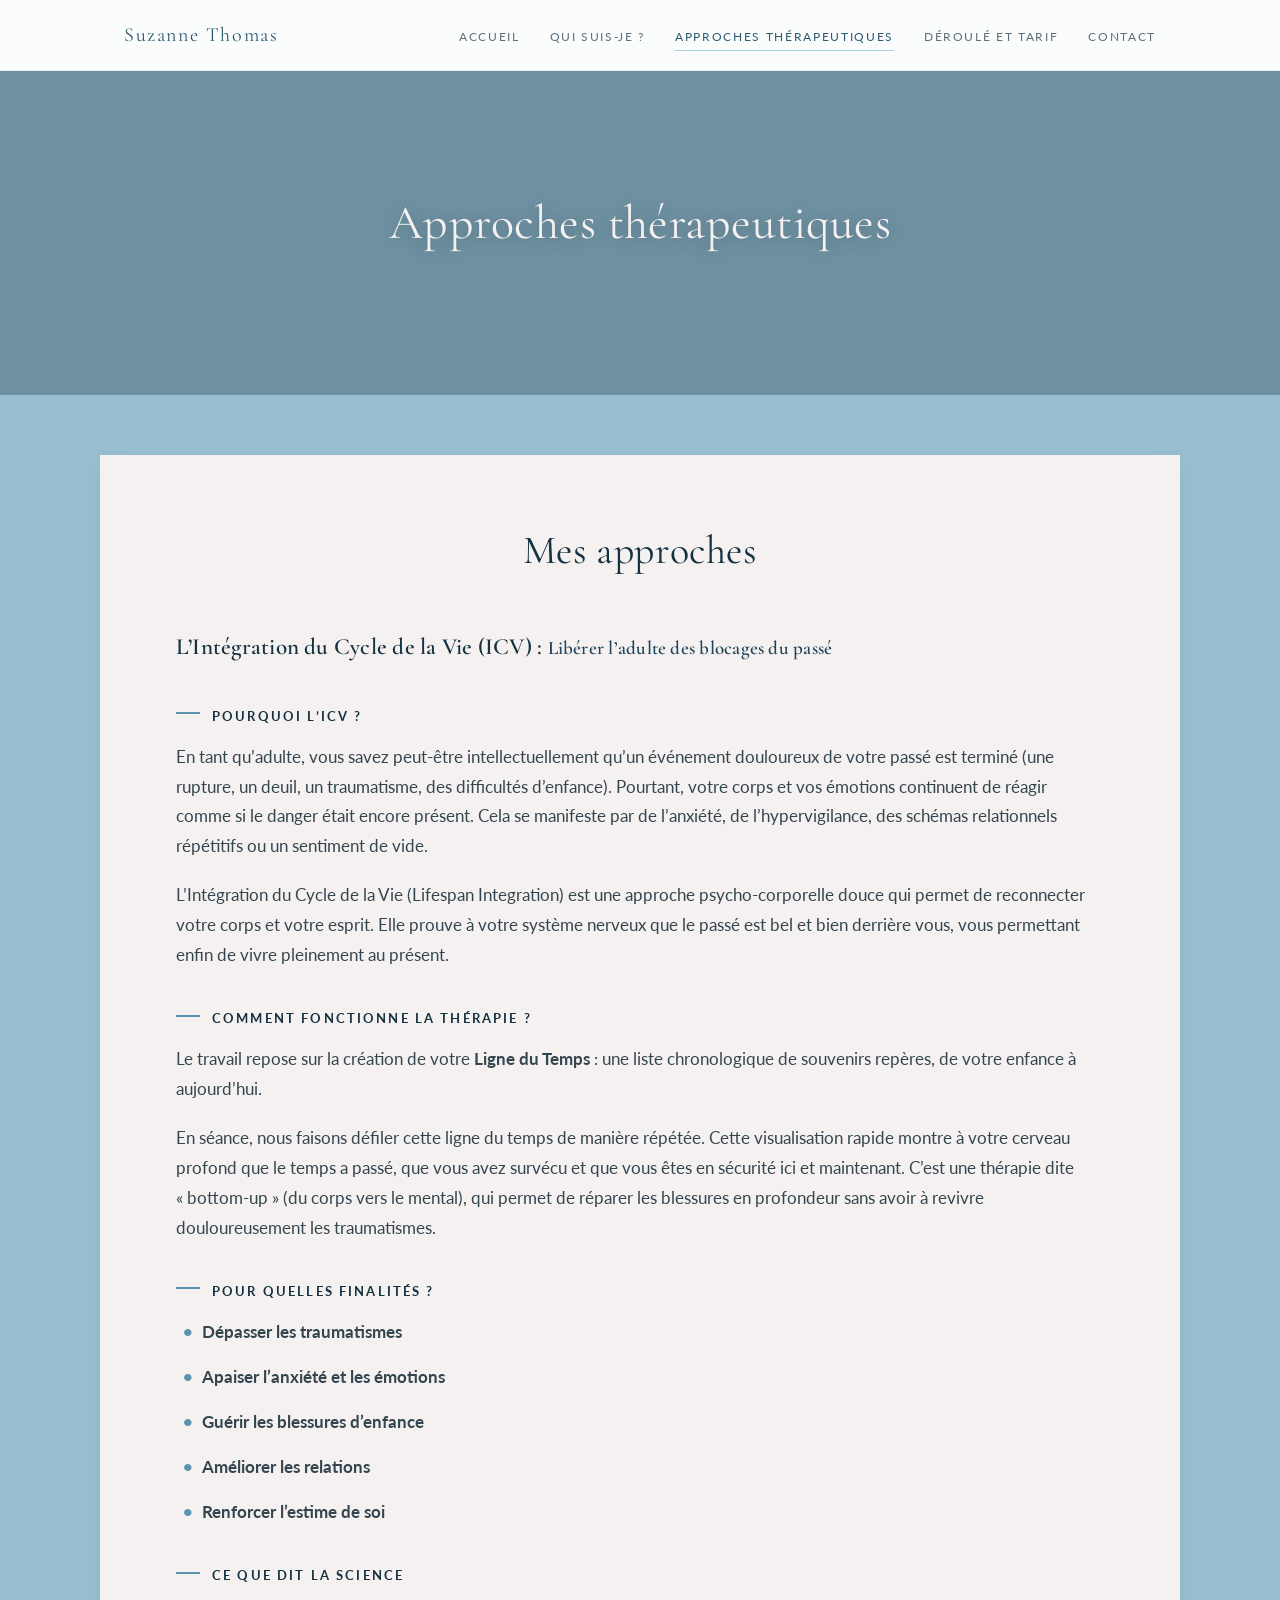
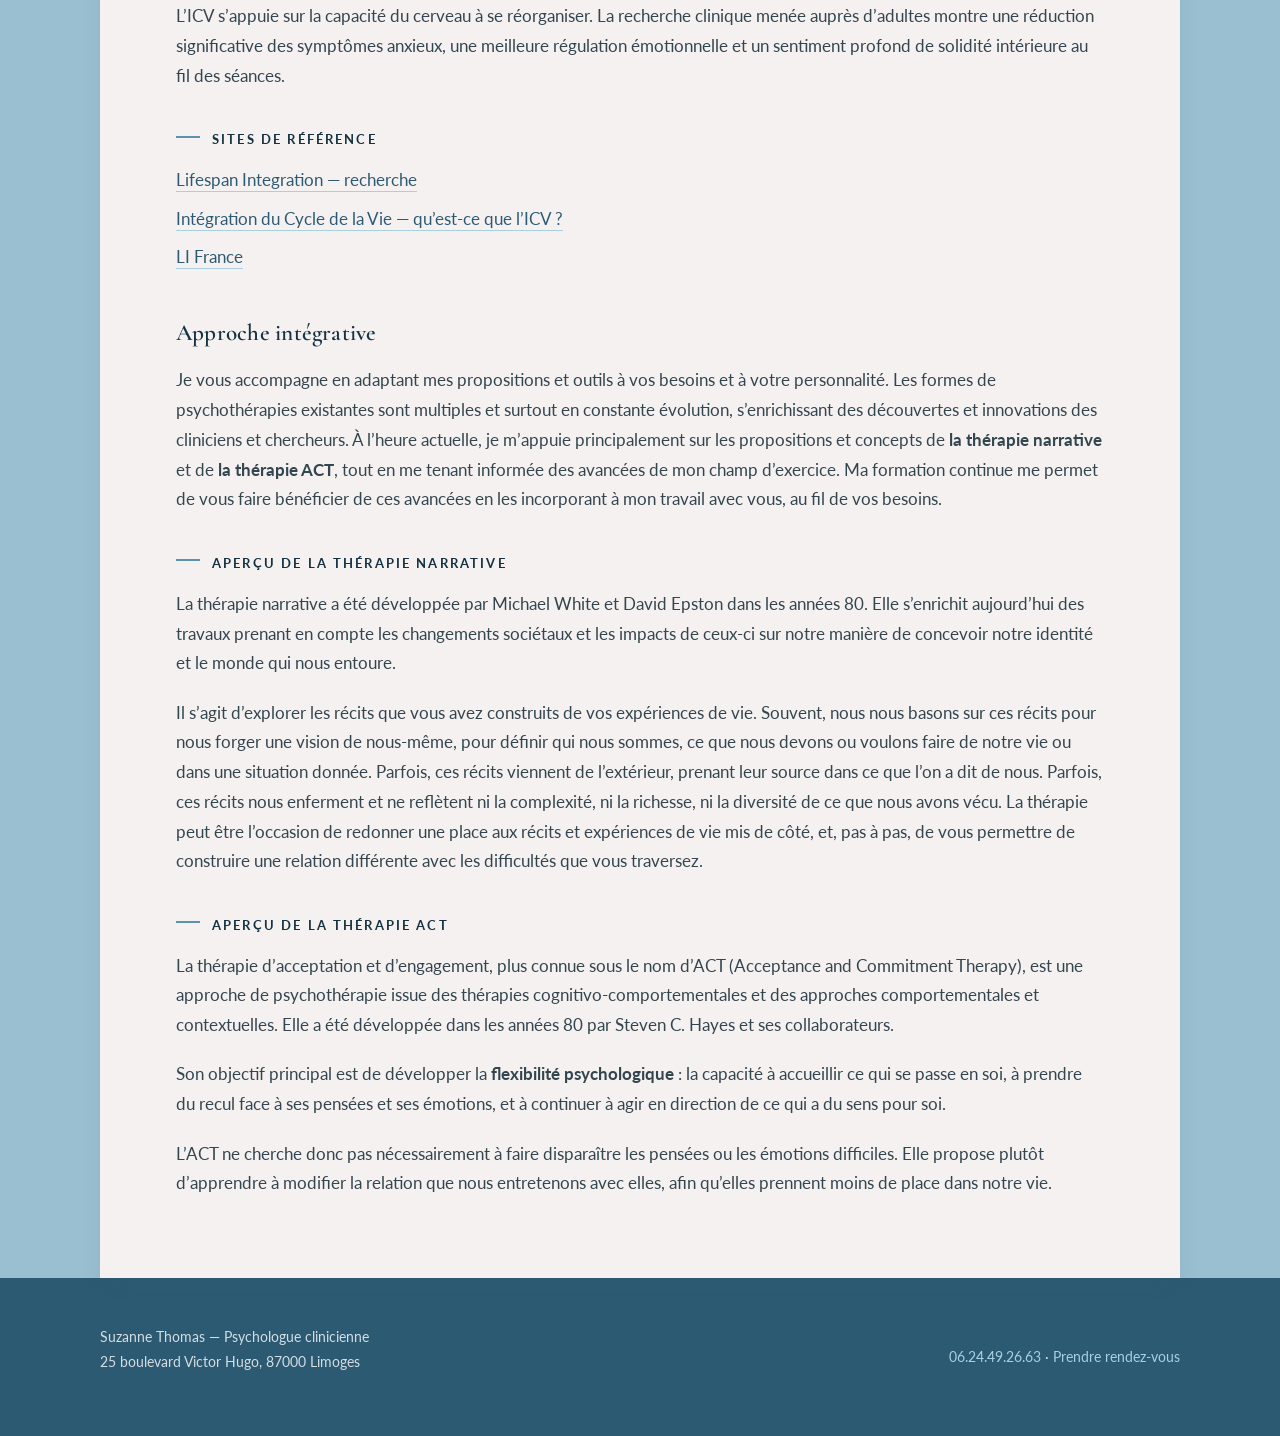
==== approches-therapeutiques.html @ 3b582314 "Add files via upload" ====
<!DOCTYPE html>
<html lang="fr">
<head>
<meta charset="utf-8">
<meta name="viewport" content="width=device-width, initial-scale=1">
<title>Approches thérapeutiques — Suzanne Thomas, psychologue clinicienne</title>
<meta name="description" content="Les approches thérapeutiques proposées par Suzanne Thomas, psychologue clinicienne à Limoges.">
<link rel="preconnect" href="https://fonts.googleapis.com">
<link rel="preconnect" href="https://fonts.gstatic.com" crossorigin>
<link href="https://fonts.googleapis.com/css2?family=Cormorant+Garamond:wght@300;400;500&family=Lato:wght@300;400;700&display=swap" rel="stylesheet">
<link rel="stylesheet" href="css/style.css">
</head>
<body>

<header class="site-header">
  <div class="nav-inner">
    <a class="nav-marque" href="index.html">Suzanne Thomas</a>
    <button class="nav-toggle" aria-label="Ouvrir le menu" aria-expanded="false">☰</button>
    <ul class="nav-liens">
      <li><a href="index.html">Accueil</a></li>
      <li><a href="qui-suis-je.html">Qui suis-je&nbsp;?</a></li>
      <li><a href="approches-therapeutiques.html" class="actif">Approches thérapeutiques</a></li>
      <li><a href="deroule-et-tarif.html">Déroulé et tarif</a></li>
      <li><a href="contact.html">Contact</a></li>
    </ul>
  </div>
</header>

<main>
  <section class="bandeau">
    <h1>Approches thérapeutiques</h1>
  </section>

  <section class="section">
    <div class="panneau paragraphes-espaces">
      <h2 class="titre-centre">Mes approches</h2>

      <h3 id="icv" class="ancre-approche">L’Intégration du Cycle de la Vie (ICV)&nbsp;: <span class="accroche-en-ligne">Libérer l’adulte des blocages du passé</span></h3>

      <h4 class="titre-section">Pourquoi l’ICV&nbsp;?</h4>
      <p>En tant qu’adulte, vous savez peut-être intellectuellement qu’un événement douloureux de votre passé est terminé (une rupture, un deuil, un traumatisme, des difficultés d’enfance). Pourtant, votre corps et vos émotions continuent de réagir comme si le danger était encore présent. Cela se manifeste par de l’anxiété, de l’hypervigilance, des schémas relationnels répétitifs ou un sentiment de vide.</p>
      <p>L’Intégration du Cycle de la Vie (Lifespan Integration) est une approche psycho-corporelle douce qui permet de reconnecter votre corps et votre esprit. Elle prouve à votre système nerveux que le passé est bel et bien derrière vous, vous permettant enfin de vivre pleinement au présent.</p>

      <h4 class="titre-section">Comment fonctionne la thérapie&nbsp;?</h4>
      <p>Le travail repose sur la création de votre <strong>Ligne du Temps</strong>&nbsp;: une liste chronologique de souvenirs repères, de votre enfance à aujourd’hui.</p>
      <p>En séance, nous faisons défiler cette ligne du temps de manière répétée. Cette visualisation rapide montre à votre cerveau profond que le temps a passé, que vous avez survécu et que vous êtes en sécurité ici et maintenant. C’est une thérapie dite «&nbsp;bottom-up&nbsp;» (du corps vers le mental), qui permet de réparer les blessures en profondeur sans avoir à revivre douloureusement les traumatismes.</p>

      <h4 class="titre-section">Pour quelles finalités&nbsp;?</h4>
      <ul class="liste-puces">
        <li><strong>Dépasser les traumatismes</strong></li>
        <li><strong>Apaiser l’anxiété et les émotions</strong></li>
        <li><strong>Guérir les blessures d’enfance</strong></li>
        <li><strong>Améliorer les relations</strong></li>
        <li><strong>Renforcer l’estime de soi</strong></li>
      </ul>

      <h4 class="titre-section">Ce que dit la science</h4>
      <p>L’ICV s’appuie sur la capacité du cerveau à se réorganiser. La recherche clinique menée auprès d’adultes montre une réduction significative des symptômes anxieux, une meilleure régulation émotionnelle et un sentiment profond de solidité intérieure au fil des séances.</p>

      <h4 class="titre-section">Sites de référence</h4>
      <ul class="liste-liens">
        <li><a href="https://www.lifespanintegration.org/li-research/" target="_blank" rel="noopener">Lifespan Integration — recherche</a></li>
        <li><a href="https://integrationcyclevie.com/quest-ce-que-licv/" target="_blank" rel="noopener">Intégration du Cycle de la Vie — qu’est-ce que l’ICV&nbsp;?</a></li>
        <li><a href="https://www.li-france.com" target="_blank" rel="noopener">LI France</a></li>
      </ul>

      <h3 id="therapie-narrative" class="ancre-approche">Approche intégrative</h3>

      <p>Je vous accompagne en adaptant mes propositions et outils à vos besoins et à votre personnalité. Les formes de psychothérapies existantes sont multiples et surtout en constante évolution, s’enrichissant des découvertes et innovations des cliniciens et chercheurs. À l’heure actuelle, je m’appuie principalement sur les propositions et concepts de <strong>la thérapie narrative</strong> et de <strong>la thérapie ACT</strong>, tout en me tenant informée des avancées de mon champ d’exercice. Ma formation continue me permet de vous faire bénéficier de ces avancées en les incorporant à mon travail avec vous, au fil de vos besoins.</p>

      <h4 class="titre-section">Aperçu de la thérapie narrative</h4>
      <p>La thérapie narrative a été développée par Michael White et David Epston dans les années 80. Elle s’enrichit aujourd’hui des travaux prenant en compte les changements sociétaux et les impacts de ceux-ci sur notre manière de concevoir notre identité et le monde qui nous entoure.</p>
      <p>Il s’agit d’explorer les récits que vous avez construits de vos expériences de vie. Souvent, nous nous basons sur ces récits pour nous forger une vision de nous-même, pour définir qui nous sommes, ce que nous devons ou voulons faire de notre vie ou dans une situation donnée. Parfois, ces récits viennent de l’extérieur, prenant leur source dans ce que l’on a dit de nous. Parfois, ces récits nous enferment et ne reflètent ni la complexité, ni la richesse, ni la diversité de ce que nous avons vécu. La thérapie peut être l’occasion de redonner une place aux récits et expériences de vie mis de côté, et, pas à pas, de vous permettre de construire une relation différente avec les difficultés que vous traversez.</p>

      <h4 id="act" class="titre-section">Aperçu de la thérapie ACT</h4>
      <p>La thérapie d’acceptation et d’engagement, plus connue sous le nom d’ACT (Acceptance and Commitment Therapy), est une approche de psychothérapie issue des thérapies cognitivo-comportementales et des approches comportementales et contextuelles. Elle a été développée dans les années 80 par Steven C. Hayes et ses collaborateurs.</p>
      <p>Son objectif principal est de développer la <strong>flexibilité psychologique</strong>&nbsp;: la capacité à accueillir ce qui se passe en soi, à prendre du recul face à ses pensées et ses émotions, et à continuer à agir en direction de ce qui a du sens pour soi.</p>
      <p>L’ACT ne cherche donc pas nécessairement à faire disparaître les pensées ou les émotions difficiles. Elle propose plutôt d’apprendre à modifier la relation que nous entretenons avec elles, afin qu’elles prennent moins de place dans notre vie.</p>
    </div>
  </section>
</main>

<footer class="site-footer">
  <div class="footer-inner">
    <p>Suzanne Thomas — Psychologue clinicienne<br>25 boulevard Victor Hugo, 87000 Limoges</p>
    <p><a href="tel:+33624492663">06.24.49.26.63</a> · <a href="https://rdv.deiz.fr/practitioners/20f6d079-589c-40cd-81f0-61e3f8d0c1d5" target="_blank" rel="noopener">Prendre rendez-vous</a></p>
  </div>
</footer>

<script src="js/script.js"></script>
</body>
</html>
---- css/style.css ----
/* ============================================================
   Suzanne Thomas — Psychologue clinicienne
   Feuille de styles principale
   ============================================================ */

:root {
  --bleu-profond: #2c5a72;
  /* Titres : plus foncés que le bleu courant, les principaux le plus */
  --titre-principal: #143240;
  --titre-secondaire: #1e4459;
  --bleu-moyen: #5b93ad;
  --bleu-clair: #a8d0e2;
  --bleu-pale: #99bfd0;
  --texte: #33454e;
  --texte-doux: #5d707a;
  --blanc: #f6f1f1;
  --ombre: 0 10px 40px rgba(44, 90, 114, 0.13);
  --ombre-douce: 0 4px 18px rgba(44, 90, 114, 0.09);
  --rayon: 4px;
  --largeur: 1080px;
}

* { box-sizing: border-box; }

html { scroll-behavior: smooth; }

body {
  margin: 0;
  font-family: "Lato", "Segoe UI", "Helvetica Neue", Arial, sans-serif;
  font-size: 17px;
  line-height: 1.75;
  color: var(--texte);
  background: var(--bleu-pale);
  -webkit-font-smoothing: antialiased;
}

/* ---------- Fond aquarelle — page d'accueil uniquement ----------
   Appliqué via <body class="page-accueil"> sur index.html.
   Les autres pages gardent le bleu uni.                            */

.page-accueil {
  background-color: var(--bleu-pale);
  background-image:
    /* 1. grain du papier, qui accroche le pigment */
    url("data:image/svg+xml,%3Csvg xmlns='http://www.w3.org/2000/svg' width='220' height='220'%3E%3Cfilter id='p'%3E%3CfeTurbulence type='fractalNoise' baseFrequency='0.8' numOctaves='4' stitchTiles='stitch'/%3E%3CfeColorMatrix type='saturate' values='0'/%3E%3C/filter%3E%3Crect width='220' height='220' filter='url(%23p)' opacity='0.30'/%3E%3C/svg%3E"),
    /* 2. réserves : les zones où le pigment s'est retiré en séchant */
    radial-gradient(ellipse 46% 38% at 12% 16%, rgba(236,246,250,0.90), transparent 68%),
    radial-gradient(ellipse 40% 34% at 88% 26%, rgba(236,246,250,0.72), transparent 68%),
    radial-gradient(ellipse 52% 40% at 68% 84%, rgba(240,249,252,0.66), transparent 70%),
    /* 3. dépôts de pigment, plus soutenus */
    radial-gradient(ellipse 42% 34% at 26% 62%, rgba(88,146,175,0.42), transparent 70%),
    radial-gradient(ellipse 38% 30% at 84% 56%, rgba(104,159,185,0.38), transparent 70%),
    radial-gradient(ellipse 56% 42% at 46% 6%, rgba(116,172,198,0.34), transparent 72%),
    /* 4. lavis de fond */
    linear-gradient(160deg, #a6cad9 0%, #bcdbe6 42%, #8db8cc 100%);
  background-blend-mode: multiply, normal, normal, normal, normal, normal, normal, normal;
  background-size: 220px 220px, cover, cover, cover, cover, cover, cover, cover;
  background-repeat: repeat, no-repeat, no-repeat, no-repeat, no-repeat, no-repeat, no-repeat, no-repeat;
  /* fixé : le lavis reste cadré sur l'écran au lieu de s'étirer sur toute la hauteur */
  background-attachment: fixed;
}

/* ---------- Fond de la page « Qui suis-je ? » ----------
   Appliqué via <body class="page-qui-suis-je">.               */

.page-qui-suis-je {
  background: #faf6f0;
}

/* Portrait en haut à droite, remontant sur le bandeau.
   En flottant : le texte contourne la photo, il n'est jamais recouvert. */
.portrait {
  float: right;
  width: clamp(140px, 21vw, 215px);
  aspect-ratio: 2 / 3;
  object-fit: cover;
  object-position: center 22%;
  margin: -104px 0 26px 34px;
  border: 6px solid #fff;
  border-radius: 3px;
  box-shadow: 0 8px 26px rgba(60, 70, 60, 0.28);
  position: relative;
  z-index: 3;
}

/* Bandeau « Qui suis-je ? » : lavis bleu / vert olive / jaune pâle,
   et hauteur réduite. */
.page-qui-suis-je .bandeau {
  background-color: #6f8fbe;
  background-image:
    /* grain du papier */
    url("data:image/svg+xml,%3Csvg xmlns='http://www.w3.org/2000/svg' width='200' height='200'%3E%3Cfilter id='s'%3E%3CfeTurbulence type='fractalNoise' baseFrequency='0.8' numOctaves='4' stitchTiles='stitch'/%3E%3CfeColorMatrix type='saturate' values='0'/%3E%3C/filter%3E%3Crect width='200' height='200' filter='url(%23s)' opacity='0.20'/%3E%3C/svg%3E"),
    /* jaune pâle et vert olive, en nuées latérales */
    radial-gradient(ellipse 34% 70% at 16% 62%, rgba(214,218,170,0.62), transparent 70%),
    radial-gradient(ellipse 32% 62% at 38% 80%, rgba(139,162,104,0.52), transparent 70%),
    radial-gradient(ellipse 30% 58% at 76% 34%, rgba(150,178,158,0.44), transparent 70%),
    radial-gradient(ellipse 26% 54% at 92% 72%, rgba(208,214,172,0.42), transparent 70%),
    /* lavis de fond, bleu aux extrémités */
    linear-gradient(102deg, #4b71ad 0%, #6b8cc0 26%, #8ba691 54%, #6f8fbe 80%, #4d73af 100%);
  background-blend-mode: multiply, normal, normal, normal, normal, normal;
  background-size: 200px 200px, cover, cover, cover, cover, cover;
  background-repeat: repeat, no-repeat, no-repeat, no-repeat, no-repeat, no-repeat;
  padding: 58px 24px 68px;
}

h1, h2, h3 {
  font-family: "Cormorant Garamond", "Georgia", "Times New Roman", serif;
  font-weight: 400;
  color: var(--titre-principal);
  margin: 0 0 0.5em;
  letter-spacing: 0.01em;
}

p { margin: 0 0 1.1em; }
p:last-child { margin-bottom: 0; }

a { color: var(--bleu-moyen); }

/* ---------- En-tête / navigation ---------- */

.site-header {
  position: sticky;
  top: 0;
  z-index: 50;
  background: rgba(255, 255, 255, 0.96);
  backdrop-filter: blur(8px);
  border-bottom: 1px solid rgba(44, 90, 114, 0.08);
}

.nav-inner {
  max-width: var(--largeur);
  margin: 0 auto;
  padding: 0 24px;
  display: flex;
  align-items: center;
  justify-content: space-between;
  min-height: 70px;
}

.nav-marque {
  font-family: "Cormorant Garamond", Georgia, serif;
  font-size: 1.25rem;
  color: var(--bleu-profond);
  text-decoration: none;
  letter-spacing: 0.08em;
}

.nav-toggle {
  display: none;
  background: none;
  border: 1px solid rgba(44, 90, 114, 0.25);
  border-radius: var(--rayon);
  padding: 8px 12px;
  font-size: 1.1rem;
  color: var(--bleu-profond);
  cursor: pointer;
}

.nav-liens {
  display: flex;
  gap: 30px;
  list-style: none;
  margin: 0;
  padding: 0;
}

.nav-liens a {
  text-decoration: none;
  color: var(--texte-doux);
  font-size: 0.74rem;
  letter-spacing: 0.14em;
  text-transform: uppercase;
  padding: 6px 0;
  border-bottom: 1px solid transparent;
  transition: color 0.2s, border-color 0.2s;
  white-space: nowrap;
}

.nav-liens a:hover,
.nav-liens a.actif {
  color: var(--bleu-profond);
  border-bottom-color: var(--bleu-clair);
}

/* ---------- Héros ---------- */

.hero {
  position: relative;
  min-height: 560px;
  display: flex;
  align-items: center;
  justify-content: center;
  padding: 90px 24px;
  background-image: url("https://i.ebayimg.com/images/g/FhgAAeSwWLNo95ex/s-l1200.jpg");
  background-size: cover;
  background-position: center;
}

.hero::after {
  content: "";
  position: absolute;
  inset: 0;
  background: rgba(30, 60, 76, 0.18);
}

.hero-carte {
  position: relative;
  z-index: 1;
  background: var(--blanc);
  padding: 54px 60px;
  text-align: center;
  box-shadow: var(--ombre);
  max-width: 560px;
  width: 100%;
}

.hero-carte h1 {
  font-size: clamp(2.4rem, 6vw, 3.6rem);
  margin-bottom: 0.15em;
  line-height: 1.1;
}

.hero-sous-titre {
  font-size: clamp(0.9rem, 2.6vw, 1.15rem);
  letter-spacing: 0.22em;
  text-transform: uppercase;
  color: var(--titre-secondaire);
  margin: 0;
}

.hero-filet {
  width: 56px;
  height: 1px;
  background: var(--bleu-clair);
  border: 0;
  margin: 26px auto;
}

/* ---------- Panneaux ---------- */

.section { padding: 0 24px; }

.panneau {
  max-width: var(--largeur);
  margin: 60px auto 0;
  position: relative;
  z-index: 2;
  background: var(--blanc);
  padding: 60px clamp(28px, 6vw, 76px);
  box-shadow: var(--ombre-douce);
}

.panneau + .panneau,
.panneau-aquarelle { margin-top: 46px; }

.panneau h2 {
  font-size: clamp(1.9rem, 4vw, 2.5rem);
  margin-bottom: 0.7em;
}

.intro-forte {
  font-size: 1.08rem;
  color: var(--bleu-profond);
  margin-bottom: 0.6em;
}

.liste-puces {
  list-style: none;
  margin: 0 0 1.6em;
  padding: 0;
}

.liste-puces > li {
  position: relative;
  padding-left: 26px;
  margin-bottom: 0.9em;
}

.liste-puces > li::before {
  content: "•";
  position: absolute;
  left: 6px;
  color: var(--bleu-moyen);
  font-size: 1.2em;
  line-height: 1.4;
}

/* Lignes secondaires, sans puce, alignées sous le texte de la puce */
.sous-lignes {
  list-style: none;
  margin: 0.5em 0 0.9em;
  padding: 0 0 0 26px;
}

.sous-lignes li { margin-bottom: 0.35em; }

/* Titre de panneau centré */
.titre-centre { text-align: center; }

.paragraphes-espaces p { margin-bottom: 1.15em; }

.mise-en-avant {
  margin-top: 1.8em;
  padding: 22px 28px;
  border-left: 3px solid var(--bleu-clair);
  background: var(--bleu-pale);
  color: var(--bleu-profond);
  font-size: 1.02rem;
}

/* ---------- Panneau aquarelle ---------- */

.panneau-aquarelle {
  max-width: var(--largeur);
  margin-left: auto;
  margin-right: auto;
  margin-bottom: 60px;
  padding: 58px clamp(28px, 6vw, 76px);
  box-shadow: var(--ombre-douce);
  color: var(--bleu-profond);
  background-color: #cfe6f4;
  background-image:
    radial-gradient(ellipse 60% 45% at 18% 22%, rgba(255,255,255,0.85), transparent 70%),
    radial-gradient(ellipse 55% 50% at 78% 30%, rgba(255,255,255,0.65), transparent 70%),
    radial-gradient(ellipse 70% 55% at 45% 85%, rgba(126,180,214,0.45), transparent 72%),
    radial-gradient(ellipse 45% 40% at 88% 78%, rgba(255,255,255,0.6), transparent 70%),
    linear-gradient(140deg, #bcdcf0 0%, #e2f1fa 45%, #b7d9ef 100%);
}

.panneau-aquarelle h2 { color: var(--titre-principal); }

.grille-infos {
  display: grid;
  grid-template-columns: repeat(auto-fit, minmax(230px, 1fr));
  gap: 34px 44px;
}

.bloc-info h3 {
  font-family: "Lato", "Segoe UI", sans-serif;
  font-size: 0.75rem;
  letter-spacing: 0.16em;
  text-transform: uppercase;
  color: var(--titre-secondaire);
  opacity: 0.85;
  margin-bottom: 0.6em;
}

.bloc-info p { line-height: 1.6; }

.tel-lien {
  font-size: 1.2rem;
  color: var(--bleu-profond);
  text-decoration: none;
  border-bottom: 1px solid rgba(44, 90, 114, 0.3);
}

.tel-lien:hover { border-bottom-color: var(--bleu-profond); }

.urgence {
  margin-top: 36px;
  padding-top: 22px;
  border-top: 1px solid rgba(44, 90, 114, 0.2);
  font-size: 0.98rem;
}

.urgence strong { font-weight: 700; }

/* ---------- Panneaux aquarelle rose-pêche-jaune — page d'accueil ----------
   Cible le cadre « Suzanne Thomas » et le panneau « Bienvenue ! ».
   Scopé à .page-accueil : les panneaux des autres pages sont intacts.
   Ne touche ni au texte, ni aux boutons.                                    */

.page-accueil .hero-carte {
  background-color: #fdf4ec;
  background-image:
    /* 1. grain du papier */
    url("data:image/svg+xml,%3Csvg xmlns='http://www.w3.org/2000/svg' width='200' height='200'%3E%3Cfilter id='q'%3E%3CfeTurbulence type='fractalNoise' baseFrequency='0.85' numOctaves='4' stitchTiles='stitch'/%3E%3CfeColorMatrix type='saturate' values='0'/%3E%3C/filter%3E%3Crect width='200' height='200' filter='url(%23q)' opacity='0.14'/%3E%3C/svg%3E"),
    /* 2. cœur magenta, le point le plus soutenu du lavis */
    radial-gradient(ellipse 42% 34% at 58% 10%, rgba(230,92,166,0.24), transparent 68%),
    /* 3. rose dilué autour */
    radial-gradient(ellipse 55% 42% at 20% 12%, rgba(240,170,200,0.30), transparent 70%),
    /* 4. pêche au centre */
    radial-gradient(ellipse 60% 40% at 88% 50%, rgba(242,190,138,0.32), transparent 72%),
    /* 5. jaune chaud en bas */
    radial-gradient(ellipse 62% 42% at 14% 92%, rgba(246,222,132,0.42), transparent 72%),
    /* 6. lavis de fond : rose en haut, jaune en bas */
    linear-gradient(168deg, #fbe4ee 0%, #fdeadb 38%, #fdf1d8 68%, #fbf3cf 100%);
  background-blend-mode: multiply, normal, normal, normal, normal, normal;
  background-size: 200px 200px, cover, cover, cover, cover, cover;
  background-repeat: repeat, no-repeat, no-repeat, no-repeat, no-repeat, no-repeat;
}

/* ---------- Panneau « Bienvenue ! » : lavis orangé ----------
   Teinte distincte du cadre du héros, qui garde son rosé.        */

.page-accueil .panneau {
  background: #efe7dc;
}

/* Encadré de conclusion, accordé au lavis orangé du panneau.
   Texte et puces reprennent le bleu du bouton « Prendre rendez-vous ». */
.page-accueil .mise-en-avant {
  background: rgba(250, 226, 192, 0.72);
  border-left-color: #d2702f;
  color: var(--bleu-profond);
}

.page-accueil .liste-puces > li::before { color: var(--bleu-profond); }

/* ---------- Boutons ---------- */

.bouton {
  display: inline-block;
  padding: 15px 34px;
  background: var(--bleu-profond);
  color: var(--blanc);
  text-decoration: none;
  font-size: 0.76rem;
  letter-spacing: 0.16em;
  text-transform: uppercase;
  border-radius: var(--rayon);
  transition: background 0.2s, transform 0.2s, box-shadow 0.2s;
  box-shadow: 0 4px 14px rgba(44, 90, 114, 0.22);
}

.bouton:hover {
  background: #21485c;
  transform: translateY(-2px);
  box-shadow: 0 7px 20px rgba(44, 90, 114, 0.3);
}

.bouton-clair {
  background: var(--blanc);
  color: var(--bleu-profond);
}

.bouton-clair:hover {
  background: #f4fbff;
  color: var(--bleu-profond);
}

.hero-carte .bouton { margin-top: 30px; }

.zone-bouton { margin-top: 30px; }

/* Bouton discret, en fil de texte */
.bouton-petit {
  padding: 9px 20px;
  font-size: 0.68rem;
  letter-spacing: 0.12em;
  box-shadow: 0 3px 10px rgba(44, 90, 114, 0.18);
}

/* ---------- Liste des approches (page Qui suis-je) ---------- */

.liste-approches {
  list-style: none;
  margin: 0 0 1.8em;
  padding: 0;
}

.liste-approches > li {
  position: relative;
  padding-left: 30px;
  margin-bottom: 1.7em;
}

.liste-approches > li::before {
  content: "→";
  position: absolute;
  left: 0;
  top: 0.1em;
  color: var(--bleu-moyen);
}

.liste-approches p { margin-bottom: 0.7em; }

.mention-rpps {
  margin-top: 2.4em;
  padding-top: 1.2em;
  border-top: 1px solid rgba(140, 105, 60, 0.22);
  font-size: 0.9rem;
  color: var(--texte-doux);
}

/* Cible d'ancre : dégagée de la barre de navigation fixe */
.ancre-approche {
  scroll-margin-top: 100px;
  font-size: 1.45rem;
  font-weight: 600;
  margin-top: 1.8em;
}

/* Accroche sous le titre d'une approche */
/* Accroche placée sur la même ligne que le titre de l'approche */
.accroche-en-ligne {
  font-weight: 600;
  font-size: 0.82em;
  color: var(--titre-secondaire);
}

.accroche-approche {
  font-family: "Cormorant Garamond", Georgia, serif;
  font-size: 1.25rem;
  color: var(--titre-secondaire);
  margin-top: -0.4em;
  margin-bottom: 1.4em;
}

/* Sous-titre de rubrique à l'intérieur d'une approche */
.titre-section {
  position: relative;
  scroll-margin-top: 100px;
  font-family: "Lato", "Segoe UI", sans-serif;
  font-size: 0.84rem;
  font-weight: 700;
  letter-spacing: 0.16em;
  text-transform: uppercase;
  color: var(--titre-principal);
  margin: 2.8em 0 1em;
  padding-left: 36px;
}

/* Tiret d'accent : détache le sous-titre du corps de texte */
.titre-section::before {
  content: "";
  position: absolute;
  left: 0;
  top: 0.55em;
  width: 24px;
  height: 2px;
  background: var(--bleu-moyen);
}

.liste-liens {
  list-style: none;
  margin: 0 0 1.6em;
  padding: 0;
}

.liste-liens li { margin-bottom: 0.5em; }

.liste-liens a {
  color: var(--bleu-profond);
  text-decoration: none;
  border-bottom: 1px solid var(--bleu-clair);
  padding-bottom: 1px;
}

.liste-liens a:hover { border-bottom-color: var(--bleu-profond); }

/* ---------- Pied de page ---------- */

.site-footer {
  background: var(--bleu-profond);
  color: rgba(255, 255, 255, 0.8);
  padding: 46px 24px;
  font-size: 0.9rem;
}

.footer-inner {
  max-width: var(--largeur);
  margin: 0 auto;
  display: flex;
  flex-wrap: wrap;
  gap: 18px 40px;
  justify-content: space-between;
  align-items: center;
}

.site-footer a { color: var(--bleu-clair); text-decoration: none; }
.site-footer a:hover { text-decoration: underline; }

/* ---------- Bandeau de page intérieure ---------- */

.bandeau {
  background:
    linear-gradient(rgba(30, 60, 76, 0.35), rgba(30, 60, 76, 0.35)),
    url("https://i.ebayimg.com/images/g/FhgAAeSwWLNo95ex/s-l1200.jpg") center / cover;
  padding: 110px 24px 130px;
  text-align: center;
}

.bandeau h1 {
  color: var(--blanc);
  font-size: clamp(2.1rem, 5vw, 3rem);
  margin: 0;
  text-shadow: 0 2px 18px rgba(0, 0, 0, 0.3);
}

/* ---------- Responsive ---------- */

@media (max-width: 860px) {
  .nav-toggle { display: block; }

  .nav-liens {
    display: none;
    position: absolute;
    top: 100%;
    left: 0;
    right: 0;
    flex-direction: column;
    gap: 0;
    background: var(--blanc);
    padding: 10px 24px 20px;
    box-shadow: var(--ombre-douce);
  }

  .nav-liens.ouvert { display: flex; }

  .nav-liens a {
    display: block;
    padding: 13px 0;
    border-bottom: 1px solid rgba(44, 90, 114, 0.07);
  }

  .site-header { position: relative; }
}

@media (max-width: 640px) {
  body { font-size: 16px; }
  .hero { min-height: 460px; padding: 70px 18px; }
  .hero-carte { padding: 38px 26px; }
  .panneau, .panneau-aquarelle { padding: 42px 24px; }
  .panneau { margin-top: 40px; }

  /* Sur mobile la photo ne flotte plus : trop étroit pour que le texte
     la contourne proprement, et le débord risquerait le titre du bandeau. */
  .portrait {
    float: none;
    display: block;
    width: min(190px, 58%);
    margin: -80px auto 28px;
  }
}
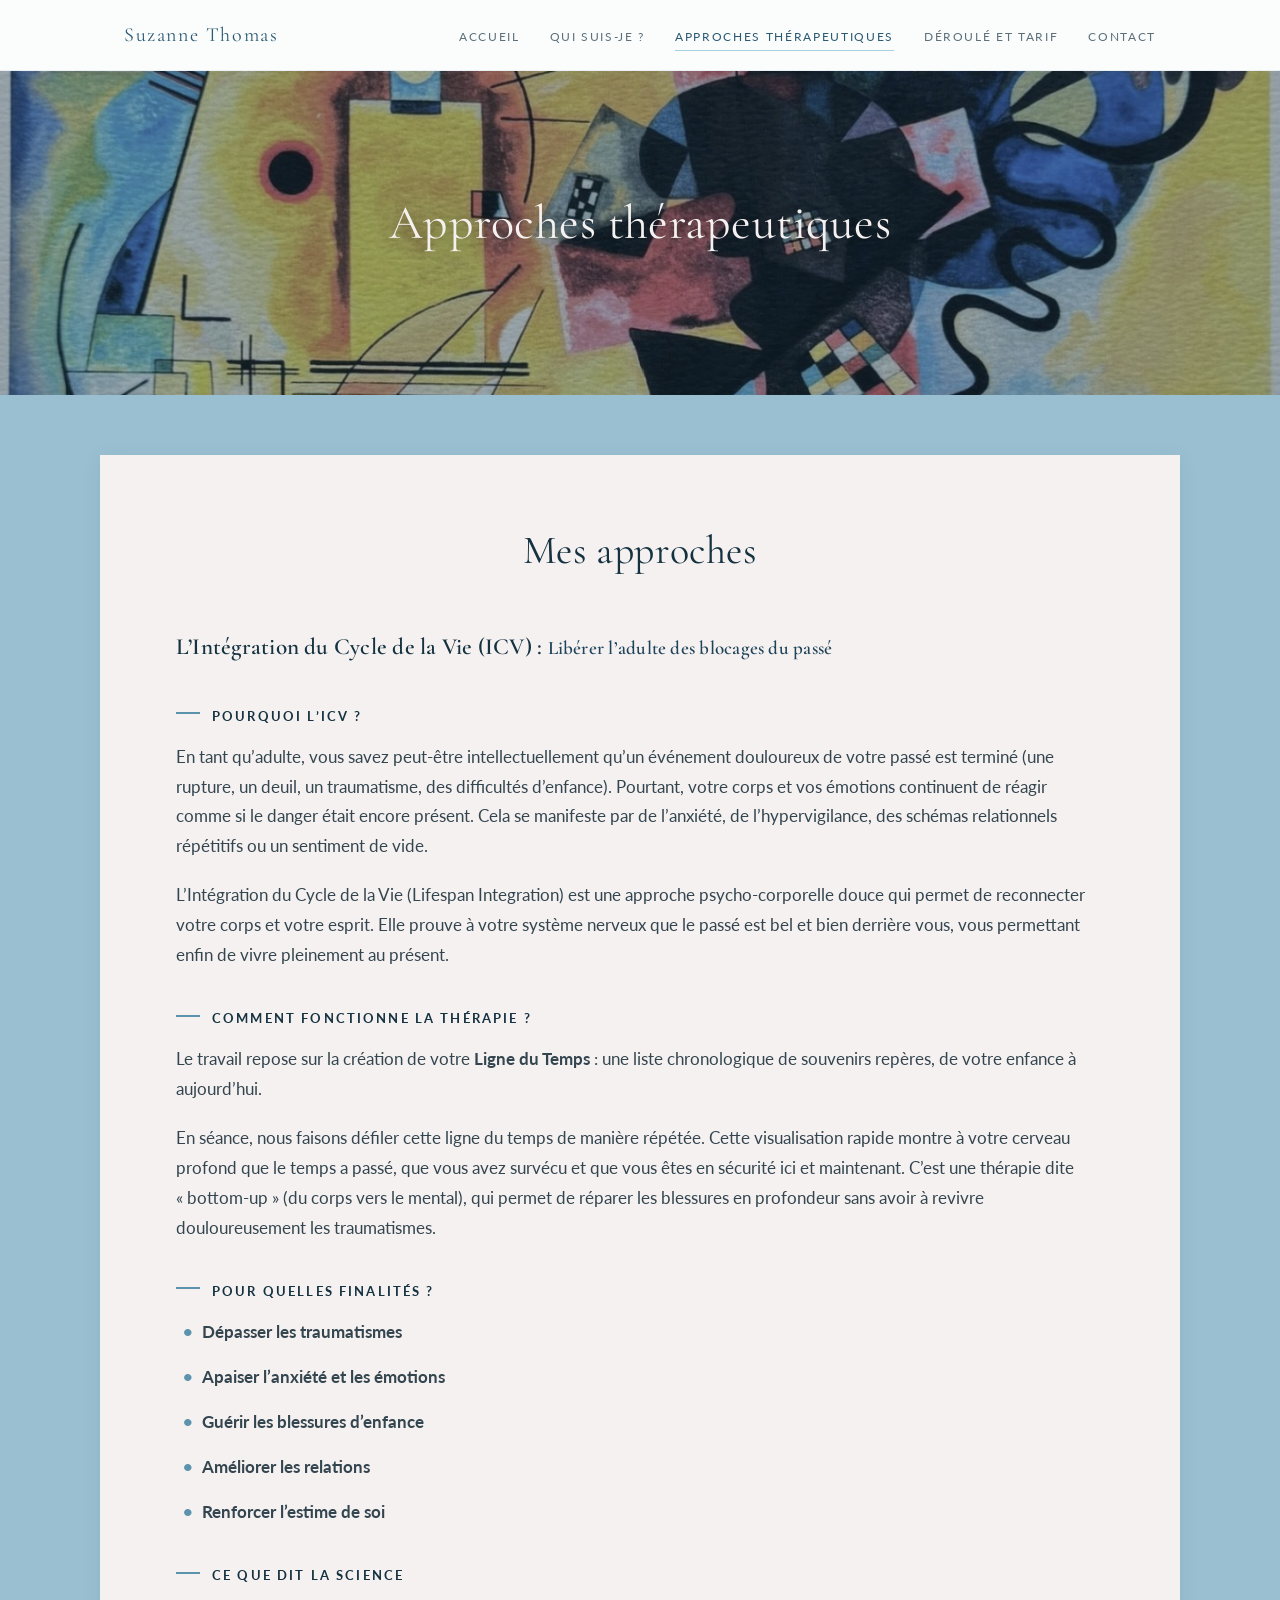
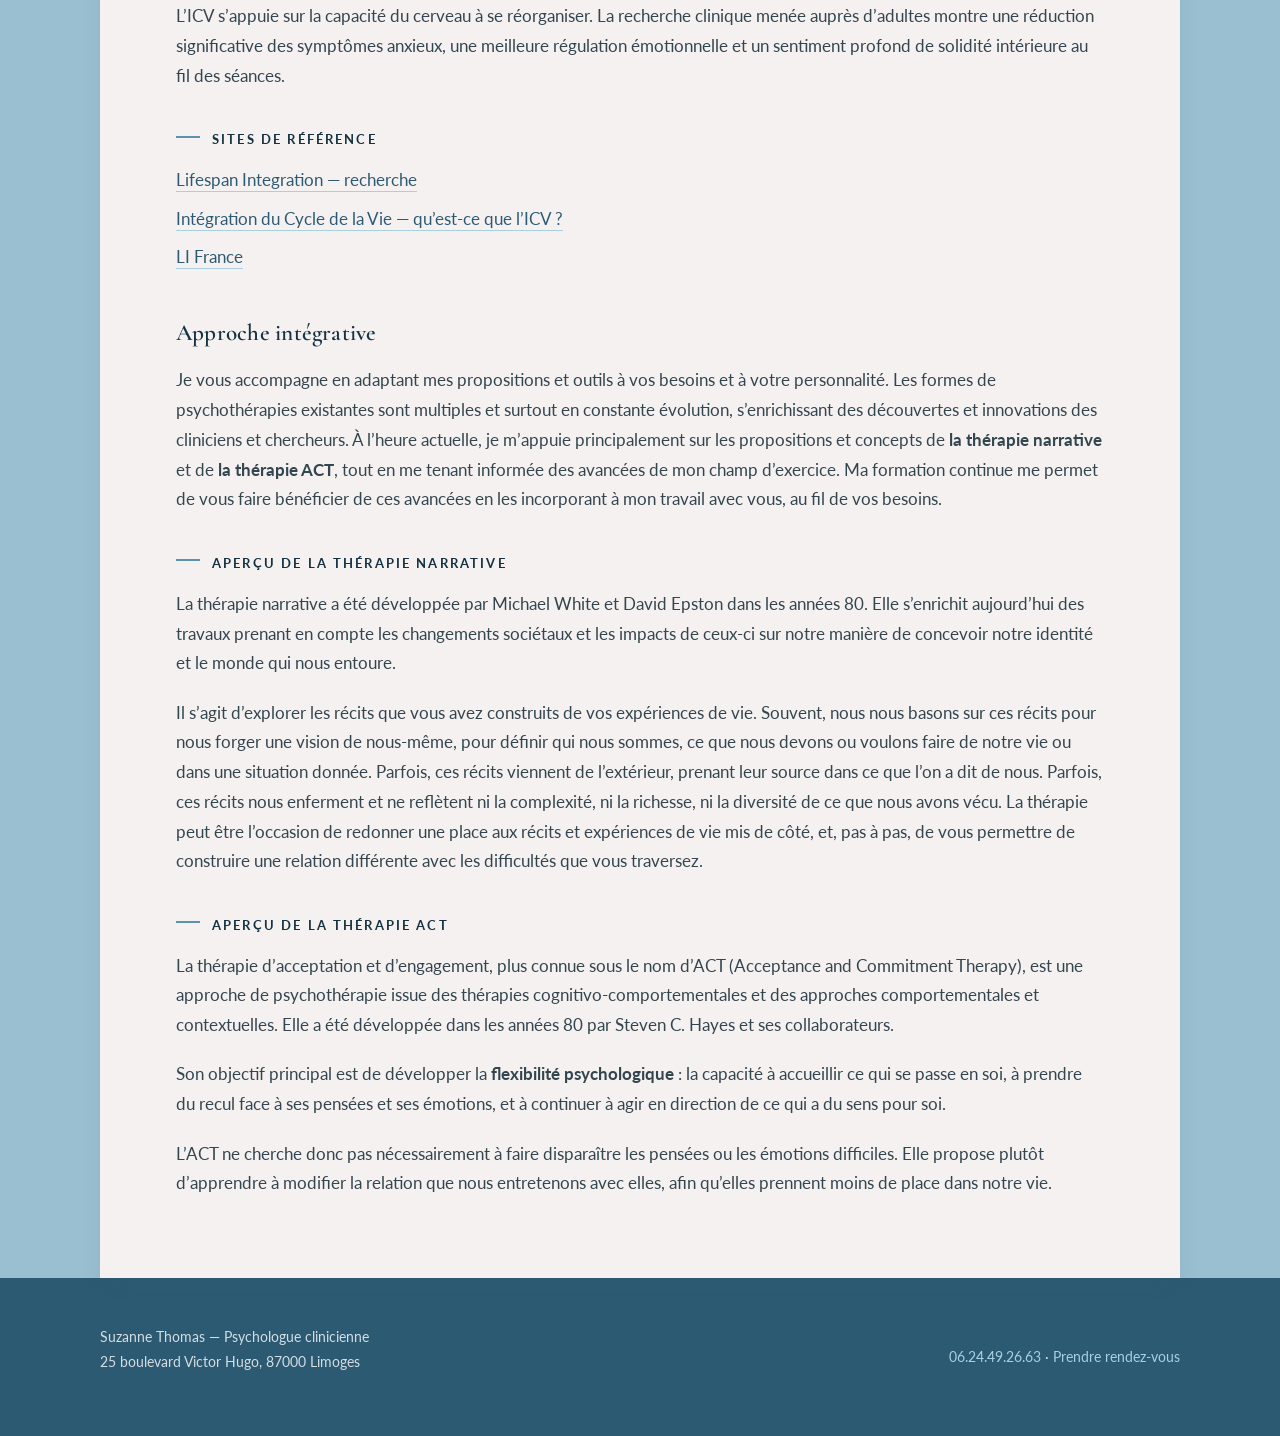
==== commit 9b001552: "Add files via upload" ====
--- a/approches-therapeutiques.html
+++ b/approches-therapeutiques.html
@@ -5,6 +5,20 @@
 <meta name="viewport" content="width=device-width, initial-scale=1">
 <title>Approches thérapeutiques — Suzanne Thomas, psychologue clinicienne</title>
 <meta name="description" content="Les approches thérapeutiques proposées par Suzanne Thomas, psychologue clinicienne à Limoges.">
+
+<link rel="canonical" href="https://suzannethomas-psychologue-limoges.fr/approches-therapeutiques.html">
+
+<!-- Open Graph : aperçu affiché lors d'un partage. -->
+<meta property="og:type" content="article">
+<meta property="og:locale" content="fr_FR">
+<meta property="og:site_name" content="Suzanne Thomas — Psychologue clinicienne">
+<meta property="og:title" content="Approches thérapeutiques — Suzanne Thomas, psychologue clinicienne">
+<meta property="og:description" content="Les approches thérapeutiques proposées par Suzanne Thomas, psychologue clinicienne à Limoges.">
+<meta property="og:url" content="https://suzannethomas-psychologue-limoges.fr/approches-therapeutiques.html">
+<meta property="og:image" content="https://suzannethomas-psychologue-limoges.fr/images/kandinsky.jpg">
+<meta property="og:image:alt" content="Aquarelle de Kandinsky illustrant le cabinet">
+<meta name="twitter:card" content="summary_large_image">
+
 <link rel="preconnect" href="https://fonts.googleapis.com">
 <link rel="preconnect" href="https://fonts.gstatic.com" crossorigin>
 <link href="https://fonts.googleapis.com/css2?family=Cormorant+Garamond:wght@300;400;500&family=Lato:wght@300;400;700&display=swap" rel="stylesheet">
--- a/css/style.css
+++ b/css/style.css
@@ -191,7 +191,7 @@
   align-items: center;
   justify-content: center;
   padding: 90px 24px;
-  background-image: url("https://i.ebayimg.com/images/g/FhgAAeSwWLNo95ex/s-l1200.jpg");
+  background-image: url("../images/kandinsky.jpg");
   background-size: cover;
   background-position: center;
 }
@@ -220,12 +220,39 @@
   line-height: 1.1;
 }
 
+/* Désormais un <span> à l'intérieur du <h1> : il faut donc rétablir
+   explicitement la police et la graisse, qui seraient héritées du titre. */
 .hero-sous-titre {
-  font-size: clamp(0.9rem, 2.6vw, 1.15rem);
-  letter-spacing: 0.22em;
+  display: block;
+  font-family: "Lato", "Segoe UI", "Helvetica Neue", Arial, sans-serif;
+  font-weight: 400;
+  font-size: clamp(0.8rem, 2.3vw, 1.05rem);
+  line-height: 1.5;
+  letter-spacing: 0.18em;
   text-transform: uppercase;
   color: var(--titre-secondaire);
+  margin: 0.5em 0 0;
+}
+
+/* « à Limoges » sur sa propre ligne. L'espace conservée avant ce span dans
+   le HTML garantit que le texte lu par Google reste correctement séparé. */
+.hero-ville {
+  display: block;
+  margin-top: 0.35em;
+}
+
+/* Mention de l'œuvre, en bas à droite du héros */
+.credit-oeuvre {
+  position: absolute;
+  right: 24px;
+  bottom: 16px;
+  z-index: 2;
   margin: 0;
+  font-size: 0.68rem;
+  letter-spacing: 0.2em;
+  text-transform: uppercase;
+  color: rgba(255, 255, 255, 0.88);
+  text-shadow: 0 1px 7px rgba(0, 0, 0, 0.5);
 }
 
 .hero-filet {
@@ -576,7 +603,7 @@
 .bandeau {
   background:
     linear-gradient(rgba(30, 60, 76, 0.35), rgba(30, 60, 76, 0.35)),
-    url("https://i.ebayimg.com/images/g/FhgAAeSwWLNo95ex/s-l1200.jpg") center / cover;
+    url("../images/kandinsky.jpg") center / cover;
   padding: 110px 24px 130px;
   text-align: center;
 }
